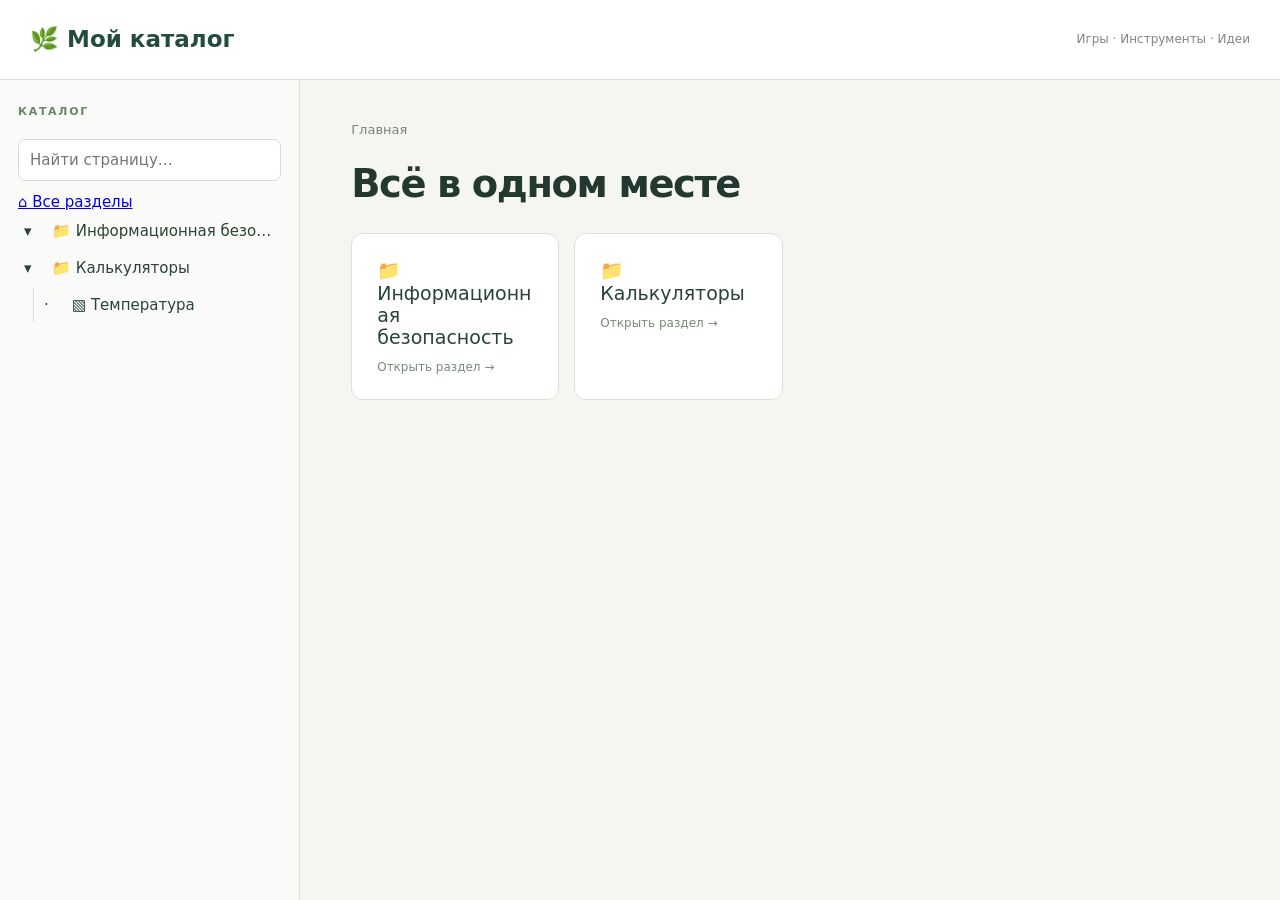
==== index.html @ 7446106b "Первая версия сайта" ====
<!doctype html><html lang="ru"><meta charset="utf-8"><meta name="viewport" content="width=device-width,initial-scale=1"><title>Каталог</title><link rel="stylesheet" href="style.css"><body><header><a href="#" class="brand" id="siteName"></a><span class="hint">Игры · Инструменты · Идеи</span></header><div class="layout"><aside><div class="eyebrow">КАТАЛОГ</div><input id="search" placeholder="Найти страницу…" aria-label="Поиск"><a href="#" class="root">⌂ Все разделы</a><nav id="tree"></nav></aside><main><div class="breadcrumbs" id="crumbs"></div><h1 id="heading"></h1><div class="tiles" id="tiles"></div><div id="app" hidden><div class="previewbar"><span class="hint">Приложение работает в отдельной области</span><button id="fullscreen">На весь экран ↗</button></div><iframe id="frame" title="Приложение" sandbox="allow-scripts" allow="fullscreen"></iframe></div></main></div><script id="catalog" type="application/json">{"title": "Мой каталог", "nodes": [{"id": "6693f5cd-be98-491f-8828-6ef01e683d40", "type": "folder", "title": "Информационная безопасность", "parent": null, "published": true, "height": 720}, {"id": "c7d9fb1d-d7aa-4c5b-807f-9e4028989aa1", "type": "folder", "title": "Калькуляторы", "parent": null, "published": true, "height": 720}, {"id": "846dc2fd-5652-4af3-84d4-c0ef1f315ee9", "type": "page", "title": "Температура", "parent": "c7d9fb1d-d7aa-4c5b-807f-9e4028989aa1", "published": true, "height": 1100, "entry": "96c2cbafd6d940e7a3e965ae0f34ca63/index.html", "entries": ["96c2cbafd6d940e7a3e965ae0f34ca63/index.html"]}]}</script><script src="site.js"></script></body></html>
---- style.css ----
:root{font-family:Segoe UI,system-ui,sans-serif;color:#23382f;background:#f5f6f2;font-size:15px}*{box-sizing:border-box}body{margin:0}header{min-height:80px;padding:18px 30px;border-bottom:1px solid #dce2d9;background:#fff;display:flex;align-items:center;justify-content:space-between;gap:16px}.brand{font-size:23px;font-weight:750;text-decoration:none;color:#234d3a}.brand small{display:block;font-size:11px;font-weight:500;letter-spacing:1px;color:#7c887e;margin:4px 0 0 34px}.actions{display:flex;align-items:center;gap:9px;flex-wrap:wrap}button{background:white;border:1px solid #d3ddd3;color:#294436;border-radius:8px;padding:10px 13px;font:inherit;cursor:pointer}button:hover{background:#edf3eb}button:disabled{opacity:.5;cursor:wait}.primary{background:#28563f;color:white;border-color:#28563f}.primary:hover{background:#1e4431}.danger{color:#9a4235}.layout{display:grid;grid-template-columns:300px minmax(0,1fr);min-height:calc(100vh - 80px)}aside{border-right:1px solid #dce2d9;padding:25px 18px;background:#fafbf8;overflow:auto}main{padding:42px clamp(20px,4vw,68px);max-width:1500px;min-width:0;width:100%}.eyebrow{font-size:11px;font-weight:700;color:#6b856a;letter-spacing:1.7px;margin-bottom:17px}h1{font-size:clamp(27px,3vw,42px);letter-spacing:-1.4px;line-height:1.16;margin:10px 0 26px;overflow-wrap:anywhere}h2{font-size:20px;letter-spacing:-.4px}.lead{font-size:19px;line-height:1.65;color:#778478;margin-bottom:30px}.card{background:white;border:1px solid #dce2d9;padding:25px;border-radius:14px;margin-bottom:20px}p{line-height:1.6;color:#637368}.hint{font-size:12px;color:#7d887f;line-height:1.7}label{display:block;font-size:13px;color:#637368;margin-bottom:16px}input:not([type=checkbox]),select{display:block;width:100%;font:inherit;color:#294436;background:#fff;border:1px solid #d4ded4;border-radius:7px;padding:11px;margin:7px 0 14px}#search{margin:21px 0 12px}.check{display:flex;align-items:center;gap:9px}.fields{display:grid;grid-template-columns:2fr 2fr 1fr;gap:16px}.root{width:100%;text-align:left;background:transparent;border:0;margin-bottom:8px}.tree-row{display:flex;align-items:center;gap:3px;min-width:0;margin:3px 0;border-radius:7px}.tree-row.active{background:#e1eddf}.tree-row button{background:transparent;border:0;text-align:left;padding:8px 6px;min-width:0}.tree-row .node-name{flex:1;overflow:hidden;text-overflow:ellipsis;white-space:nowrap}.tree-row .toggle{width:25px;flex-shrink:0}.nested{margin-left:15px;border-left:1px solid #d9e3d5;padding-left:4px}.draft{font-size:10px;color:#a28d63;padding-right:6px}#status{font-size:12px;color:#768674;margin-right:10px}iframe{display:block;width:100%;height:620px;border:1px solid #dce2d9;background:white;border-radius:12px}.previewbar{display:flex;align-items:center;justify-content:space-between;gap:12px;margin:25px 0 12px}#toast{position:fixed;bottom:25px;left:50%;transform:translateX(-50%);padding:13px 22px;background:#233c2d;color:white;border-radius:9px;max-width:90vw;display:none;z-index:10}button:focus-visible,a:focus-visible{outline:3px solid #91b8a1;outline-offset:2px}[hidden]{display:none!important}.breadcrumbs{font-size:13px;color:#788477;margin-bottom:25px}.tiles{display:grid;grid-template-columns:repeat(auto-fill,minmax(200px,1fr));gap:15px}.tile{padding:25px;border:1px solid #dce2d9;border-radius:12px;background:white;text-decoration:none;color:#294436;font-size:19px;overflow-wrap:anywhere}.tile small{display:block;margin-top:12px;font-size:12px;color:#7b897b}@media(max-width:850px){header{padding:16px;flex-wrap:wrap}.layout{grid-template-columns:230px minmax(0,1fr)}main{padding:25px 18px}.fields{grid-template-columns:1fr}.card{padding:18px}}@media(max-width:600px){.layout{display:block}aside{border-right:0;border-bottom:1px solid #ddd;max-height:330px}header .actions{gap:6px}header button{font-size:12px;padding:8px}main{padding:25px 16px}}
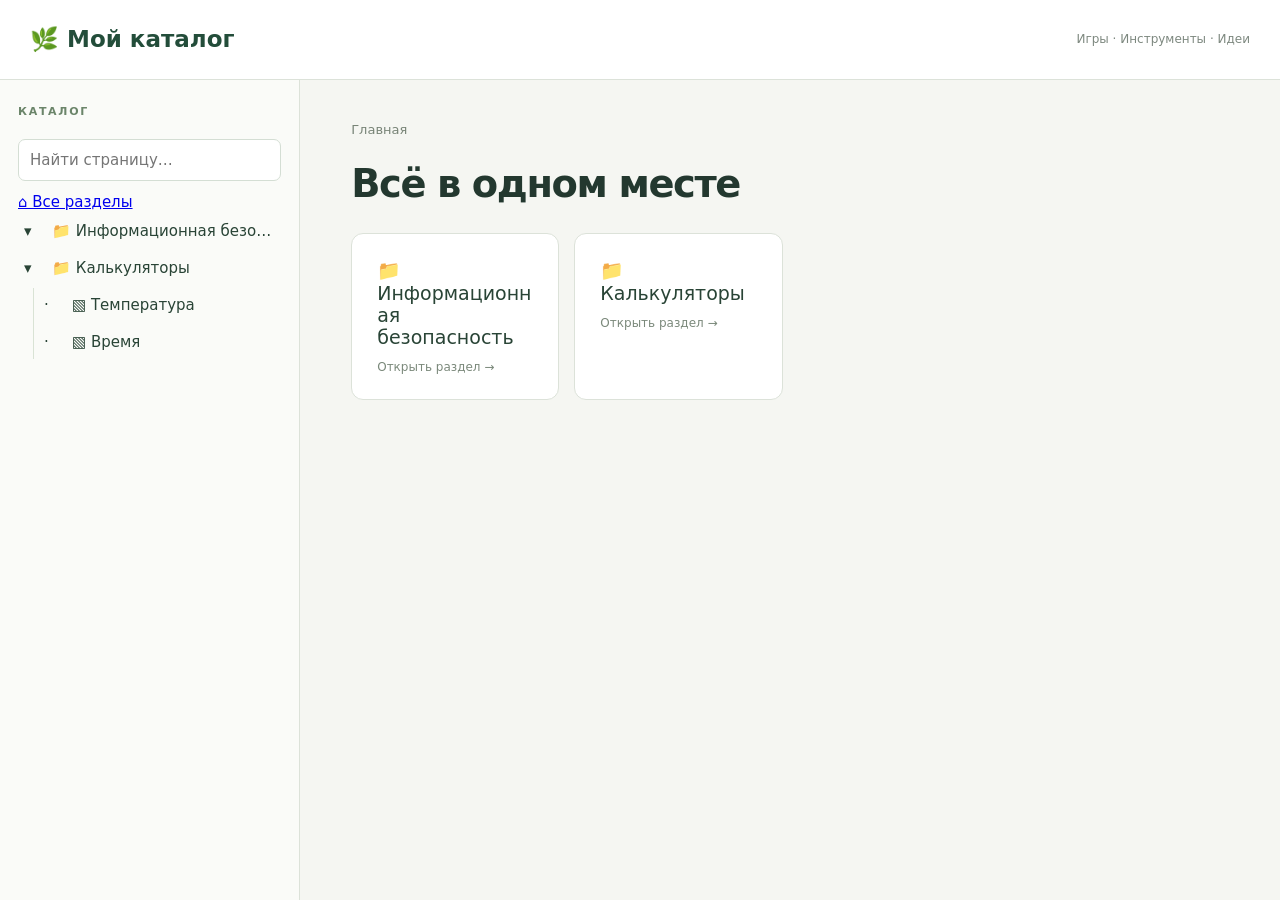
==== commit ca4a6f77: "Добавил калькулятор времени" ====
--- a/index.html
+++ b/index.html
@@ -1 +1 @@
-<!doctype html><html lang="ru"><meta charset="utf-8"><meta name="viewport" content="width=device-width,initial-scale=1"><title>Каталог</title><link rel="stylesheet" href="style.css"><body><header><a href="#" class="brand" id="siteName"></a><span class="hint">Игры · Инструменты · Идеи</span></header><div class="layout"><aside><div class="eyebrow">КАТАЛОГ</div><input id="search" placeholder="Найти страницу…" aria-label="Поиск"><a href="#" class="root">⌂ Все разделы</a><nav id="tree"></nav></aside><main><div class="breadcrumbs" id="crumbs"></div><h1 id="heading"></h1><div class="tiles" id="tiles"></div><div id="app" hidden><div class="previewbar"><span class="hint">Приложение работает в отдельной области</span><button id="fullscreen">На весь экран ↗</button></div><iframe id="frame" title="Приложение" sandbox="allow-scripts" allow="fullscreen"></iframe></div></main></div><script id="catalog" type="application/json">{"title": "Мой каталог", "nodes": [{"id": "6693f5cd-be98-491f-8828-6ef01e683d40", "type": "folder", "title": "Информационная безопасность", "parent": null, "published": true, "height": 720}, {"id": "c7d9fb1d-d7aa-4c5b-807f-9e4028989aa1", "type": "folder", "title": "Калькуляторы", "parent": null, "published": true, "height": 720}, {"id": "846dc2fd-5652-4af3-84d4-c0ef1f315ee9", "type": "page", "title": "Температура", "parent": "c7d9fb1d-d7aa-4c5b-807f-9e4028989aa1", "published": true, "height": 1100, "entry": "96c2cbafd6d940e7a3e965ae0f34ca63/index.html", "entries": ["96c2cbafd6d940e7a3e965ae0f34ca63/index.html"]}]}</script><script src="site.js"></script></body></html>
+<!doctype html><html lang="ru"><meta charset="utf-8"><meta name="viewport" content="width=device-width,initial-scale=1"><title>Каталог</title><link rel="stylesheet" href="style.css"><body><header><a href="#" class="brand" id="siteName"></a><span class="hint">Игры · Инструменты · Идеи</span></header><div class="layout"><aside><div class="eyebrow">КАТАЛОГ</div><input id="search" placeholder="Найти страницу…" aria-label="Поиск"><a href="#" class="root">⌂ Все разделы</a><nav id="tree"></nav></aside><main><div class="breadcrumbs" id="crumbs"></div><h1 id="heading"></h1><div class="tiles" id="tiles"></div><div id="app" hidden><div class="previewbar"><span class="hint">Приложение работает в отдельной области</span><button id="fullscreen">На весь экран ↗</button></div><iframe id="frame" title="Приложение" sandbox="allow-scripts" allow="fullscreen"></iframe></div></main></div><script id="catalog" type="application/json">{"title": "Мой каталог", "nodes": [{"id": "6693f5cd-be98-491f-8828-6ef01e683d40", "type": "folder", "title": "Информационная безопасность", "parent": null, "published": true, "height": 720}, {"id": "c7d9fb1d-d7aa-4c5b-807f-9e4028989aa1", "type": "folder", "title": "Калькуляторы", "parent": null, "published": true, "height": 720}, {"id": "846dc2fd-5652-4af3-84d4-c0ef1f315ee9", "type": "page", "title": "Температура", "parent": "c7d9fb1d-d7aa-4c5b-807f-9e4028989aa1", "published": true, "height": 1100, "entry": "96c2cbafd6d940e7a3e965ae0f34ca63/index.html", "entries": ["96c2cbafd6d940e7a3e965ae0f34ca63/index.html"]}, {"id": "03a6f386-7760-423f-a6e3-96b53b0fc99d", "type": "page", "title": "Время", "parent": "c7d9fb1d-d7aa-4c5b-807f-9e4028989aa1", "published": true, "height": 720, "entry": "b47aa9f2a0b74abaa64937987c3e2dca/index.html", "entries": ["b47aa9f2a0b74abaa64937987c3e2dca/index.html"]}]}</script><script src="site.js"></script></body></html>
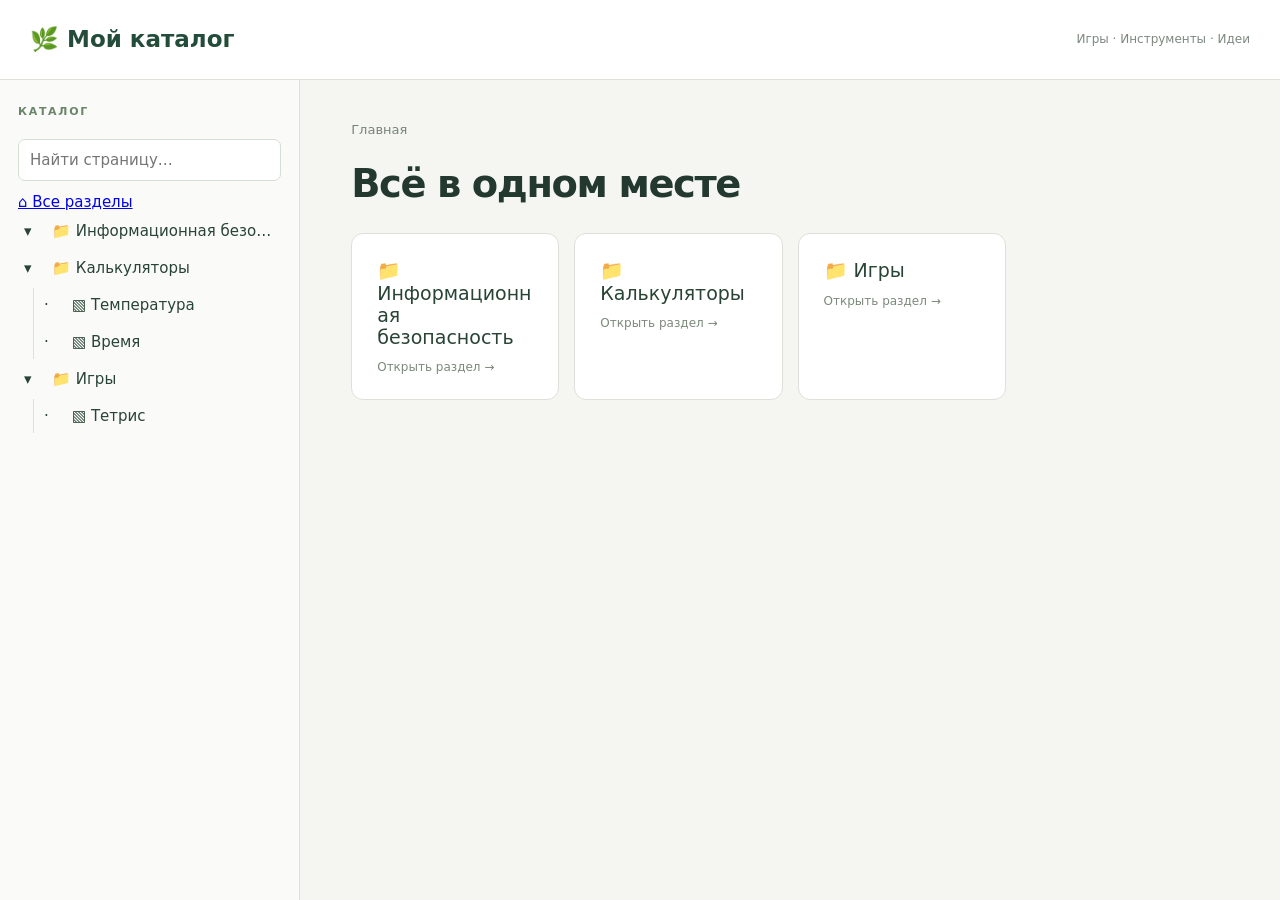
==== commit 1e0c8e06: "Добавил тетрис" ====
--- a/index.html
+++ b/index.html
@@ -1 +1 @@
-<!doctype html><html lang="ru"><meta charset="utf-8"><meta name="viewport" content="width=device-width,initial-scale=1"><title>Каталог</title><link rel="stylesheet" href="style.css"><body><header><a href="#" class="brand" id="siteName"></a><span class="hint">Игры · Инструменты · Идеи</span></header><div class="layout"><aside><div class="eyebrow">КАТАЛОГ</div><input id="search" placeholder="Найти страницу…" aria-label="Поиск"><a href="#" class="root">⌂ Все разделы</a><nav id="tree"></nav></aside><main><div class="breadcrumbs" id="crumbs"></div><h1 id="heading"></h1><div class="tiles" id="tiles"></div><div id="app" hidden><div class="previewbar"><span class="hint">Приложение работает в отдельной области</span><button id="fullscreen">На весь экран ↗</button></div><iframe id="frame" title="Приложение" sandbox="allow-scripts" allow="fullscreen"></iframe></div></main></div><script id="catalog" type="application/json">{"title": "Мой каталог", "nodes": [{"id": "6693f5cd-be98-491f-8828-6ef01e683d40", "type": "folder", "title": "Информационная безопасность", "parent": null, "published": true, "height": 720}, {"id": "c7d9fb1d-d7aa-4c5b-807f-9e4028989aa1", "type": "folder", "title": "Калькуляторы", "parent": null, "published": true, "height": 720}, {"id": "846dc2fd-5652-4af3-84d4-c0ef1f315ee9", "type": "page", "title": "Температура", "parent": "c7d9fb1d-d7aa-4c5b-807f-9e4028989aa1", "published": true, "height": 1100, "entry": "96c2cbafd6d940e7a3e965ae0f34ca63/index.html", "entries": ["96c2cbafd6d940e7a3e965ae0f34ca63/index.html"]}, {"id": "03a6f386-7760-423f-a6e3-96b53b0fc99d", "type": "page", "title": "Время", "parent": "c7d9fb1d-d7aa-4c5b-807f-9e4028989aa1", "published": true, "height": 720, "entry": "b47aa9f2a0b74abaa64937987c3e2dca/index.html", "entries": ["b47aa9f2a0b74abaa64937987c3e2dca/index.html"]}]}</script><script src="site.js"></script></body></html>
+<!doctype html><html lang="ru"><meta charset="utf-8"><meta name="viewport" content="width=device-width,initial-scale=1"><title>Каталог</title><link rel="stylesheet" href="style.css"><body><header><a href="#" class="brand" id="siteName"></a><span class="hint">Игры · Инструменты · Идеи</span></header><div class="layout"><aside><div class="eyebrow">КАТАЛОГ</div><input id="search" placeholder="Найти страницу…" aria-label="Поиск"><a href="#" class="root">⌂ Все разделы</a><nav id="tree"></nav></aside><main><div class="breadcrumbs" id="crumbs"></div><h1 id="heading"></h1><div class="tiles" id="tiles"></div><div id="app" hidden><div class="previewbar"><span class="hint">Приложение работает в отдельной области</span><button id="fullscreen">На весь экран ↗</button></div><iframe id="frame" title="Приложение" sandbox="allow-scripts" allow="fullscreen"></iframe></div></main></div><script id="catalog" type="application/json">{"title": "Мой каталог", "nodes": [{"id": "6693f5cd-be98-491f-8828-6ef01e683d40", "type": "folder", "title": "Информационная безопасность", "parent": null, "published": true, "height": 720}, {"id": "c7d9fb1d-d7aa-4c5b-807f-9e4028989aa1", "type": "folder", "title": "Калькуляторы", "parent": null, "published": true, "height": 720}, {"id": "846dc2fd-5652-4af3-84d4-c0ef1f315ee9", "type": "page", "title": "Температура", "parent": "c7d9fb1d-d7aa-4c5b-807f-9e4028989aa1", "published": true, "height": 1100, "entry": "96c2cbafd6d940e7a3e965ae0f34ca63/index.html", "entries": ["96c2cbafd6d940e7a3e965ae0f34ca63/index.html"]}, {"id": "03a6f386-7760-423f-a6e3-96b53b0fc99d", "type": "page", "title": "Время", "parent": "c7d9fb1d-d7aa-4c5b-807f-9e4028989aa1", "published": true, "height": 720, "entry": "b47aa9f2a0b74abaa64937987c3e2dca/index.html", "entries": ["b47aa9f2a0b74abaa64937987c3e2dca/index.html"]}, {"id": "ad4cb31e-6cb7-46ad-af7e-3fd393f0956e", "type": "folder", "title": "Игры", "parent": null, "published": true, "height": 720}, {"id": "32912c12-6042-4479-a7fa-cbbf1a2097f9", "type": "page", "title": "Тетрис", "parent": "ad4cb31e-6cb7-46ad-af7e-3fd393f0956e", "published": true, "height": 1100, "entry": "d051ace63aff42bdaf2e539e216266ff/index.html", "entries": ["d051ace63aff42bdaf2e539e216266ff/index.html"]}]}</script><script src="site.js"></script></body></html>
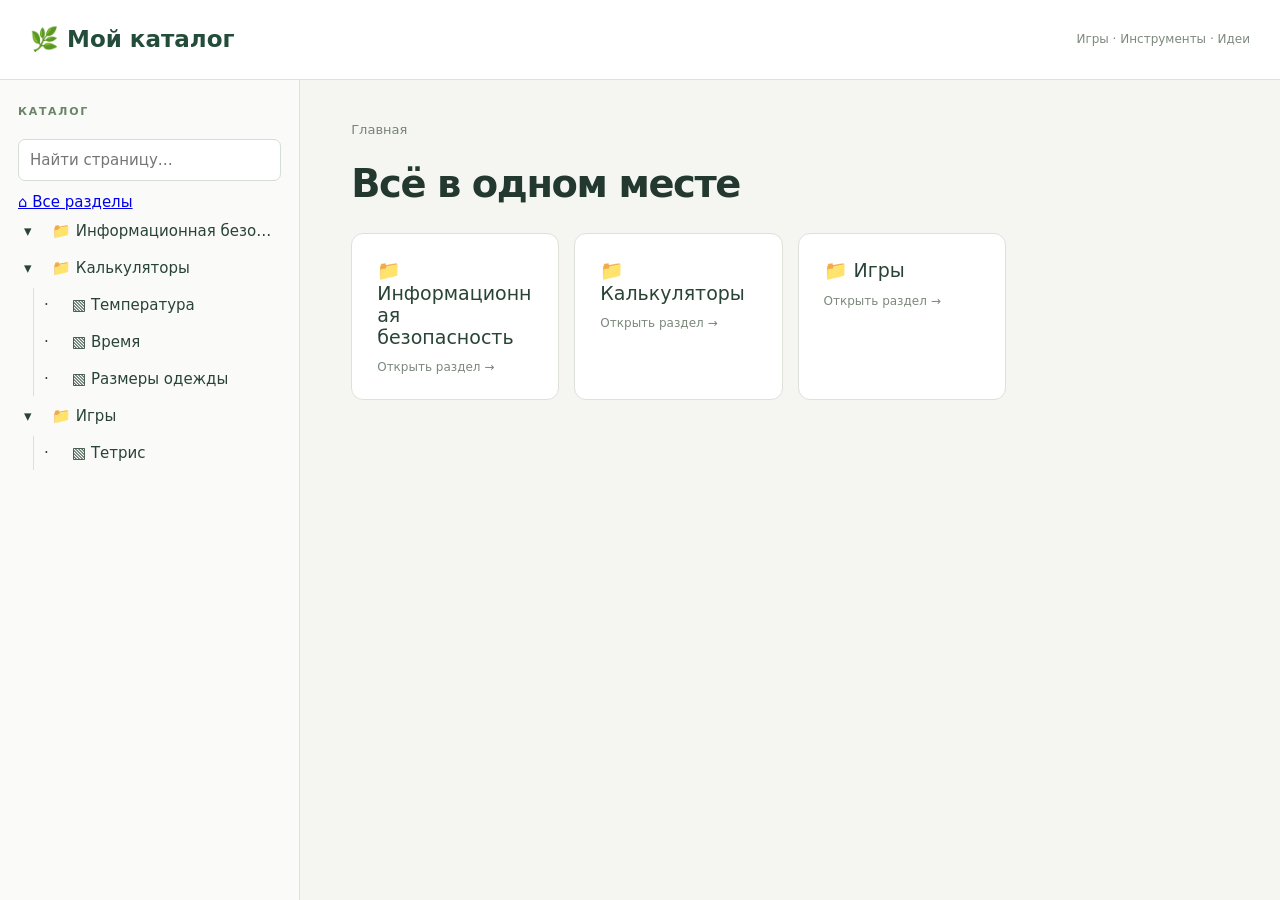
==== commit 5cd78441: "Размеры одежды" ====
--- a/index.html
+++ b/index.html
@@ -1 +1 @@
-<!doctype html><html lang="ru"><meta charset="utf-8"><meta name="viewport" content="width=device-width,initial-scale=1"><title>Каталог</title><link rel="stylesheet" href="style.css"><body><header><a href="#" class="brand" id="siteName"></a><span class="hint">Игры · Инструменты · Идеи</span></header><div class="layout"><aside><div class="eyebrow">КАТАЛОГ</div><input id="search" placeholder="Найти страницу…" aria-label="Поиск"><a href="#" class="root">⌂ Все разделы</a><nav id="tree"></nav></aside><main><div class="breadcrumbs" id="crumbs"></div><h1 id="heading"></h1><div class="tiles" id="tiles"></div><div id="app" hidden><div class="previewbar"><span class="hint">Приложение работает в отдельной области</span><button id="fullscreen">На весь экран ↗</button></div><iframe id="frame" title="Приложение" sandbox="allow-scripts" allow="fullscreen"></iframe></div></main></div><script id="catalog" type="application/json">{"title": "Мой каталог", "nodes": [{"id": "6693f5cd-be98-491f-8828-6ef01e683d40", "type": "folder", "title": "Информационная безопасность", "parent": null, "published": true, "height": 720}, {"id": "c7d9fb1d-d7aa-4c5b-807f-9e4028989aa1", "type": "folder", "title": "Калькуляторы", "parent": null, "published": true, "height": 720}, {"id": "846dc2fd-5652-4af3-84d4-c0ef1f315ee9", "type": "page", "title": "Температура", "parent": "c7d9fb1d-d7aa-4c5b-807f-9e4028989aa1", "published": true, "height": 1100, "entry": "96c2cbafd6d940e7a3e965ae0f34ca63/index.html", "entries": ["96c2cbafd6d940e7a3e965ae0f34ca63/index.html"]}, {"id": "03a6f386-7760-423f-a6e3-96b53b0fc99d", "type": "page", "title": "Время", "parent": "c7d9fb1d-d7aa-4c5b-807f-9e4028989aa1", "published": true, "height": 720, "entry": "b47aa9f2a0b74abaa64937987c3e2dca/index.html", "entries": ["b47aa9f2a0b74abaa64937987c3e2dca/index.html"]}, {"id": "ad4cb31e-6cb7-46ad-af7e-3fd393f0956e", "type": "folder", "title": "Игры", "parent": null, "published": true, "height": 720}, {"id": "32912c12-6042-4479-a7fa-cbbf1a2097f9", "type": "page", "title": "Тетрис", "parent": "ad4cb31e-6cb7-46ad-af7e-3fd393f0956e", "published": true, "height": 1100, "entry": "d051ace63aff42bdaf2e539e216266ff/index.html", "entries": ["d051ace63aff42bdaf2e539e216266ff/index.html"]}]}</script><script src="site.js"></script></body></html>
+<!doctype html><html lang="ru"><meta charset="utf-8"><meta name="viewport" content="width=device-width,initial-scale=1"><title>Каталог</title><link rel="stylesheet" href="style.css"><body><header><a href="#" class="brand" id="siteName"></a><span class="hint">Игры · Инструменты · Идеи</span></header><div class="layout"><aside><div class="eyebrow">КАТАЛОГ</div><input id="search" placeholder="Найти страницу…" aria-label="Поиск"><a href="#" class="root">⌂ Все разделы</a><nav id="tree"></nav></aside><main><div class="breadcrumbs" id="crumbs"></div><h1 id="heading"></h1><div class="tiles" id="tiles"></div><div id="app" hidden><div class="previewbar"><span class="hint">Приложение работает в отдельной области</span><button id="fullscreen">На весь экран ↗</button></div><iframe id="frame" title="Приложение" sandbox="allow-scripts" allow="fullscreen"></iframe></div></main></div><script id="catalog" type="application/json">{"title": "Мой каталог", "nodes": [{"id": "6693f5cd-be98-491f-8828-6ef01e683d40", "type": "folder", "title": "Информационная безопасность", "parent": null, "published": true, "height": 720}, {"id": "c7d9fb1d-d7aa-4c5b-807f-9e4028989aa1", "type": "folder", "title": "Калькуляторы", "parent": null, "published": true, "height": 720}, {"id": "846dc2fd-5652-4af3-84d4-c0ef1f315ee9", "type": "page", "title": "Температура", "parent": "c7d9fb1d-d7aa-4c5b-807f-9e4028989aa1", "published": true, "height": 1100, "entry": "96c2cbafd6d940e7a3e965ae0f34ca63/index.html", "entries": ["96c2cbafd6d940e7a3e965ae0f34ca63/index.html"]}, {"id": "03a6f386-7760-423f-a6e3-96b53b0fc99d", "type": "page", "title": "Время", "parent": "c7d9fb1d-d7aa-4c5b-807f-9e4028989aa1", "published": true, "height": 720, "entry": "b47aa9f2a0b74abaa64937987c3e2dca/index.html", "entries": ["b47aa9f2a0b74abaa64937987c3e2dca/index.html"]}, {"id": "ad4cb31e-6cb7-46ad-af7e-3fd393f0956e", "type": "folder", "title": "Игры", "parent": null, "published": true, "height": 720}, {"id": "32912c12-6042-4479-a7fa-cbbf1a2097f9", "type": "page", "title": "Тетрис", "parent": "ad4cb31e-6cb7-46ad-af7e-3fd393f0956e", "published": true, "height": 1100, "entry": "d051ace63aff42bdaf2e539e216266ff/index.html", "entries": ["d051ace63aff42bdaf2e539e216266ff/index.html"]}, {"id": "a5f43405-4ceb-4737-92f8-05091d5ee178", "type": "page", "title": "Размеры одежды", "parent": "c7d9fb1d-d7aa-4c5b-807f-9e4028989aa1", "published": true, "height": 1600, "entry": "e2f1eb649a444a9a8bb924237c59fdfb/index.html", "entries": ["e2f1eb649a444a9a8bb924237c59fdfb/index.html"]}]}</script><script src="site.js"></script></body></html>
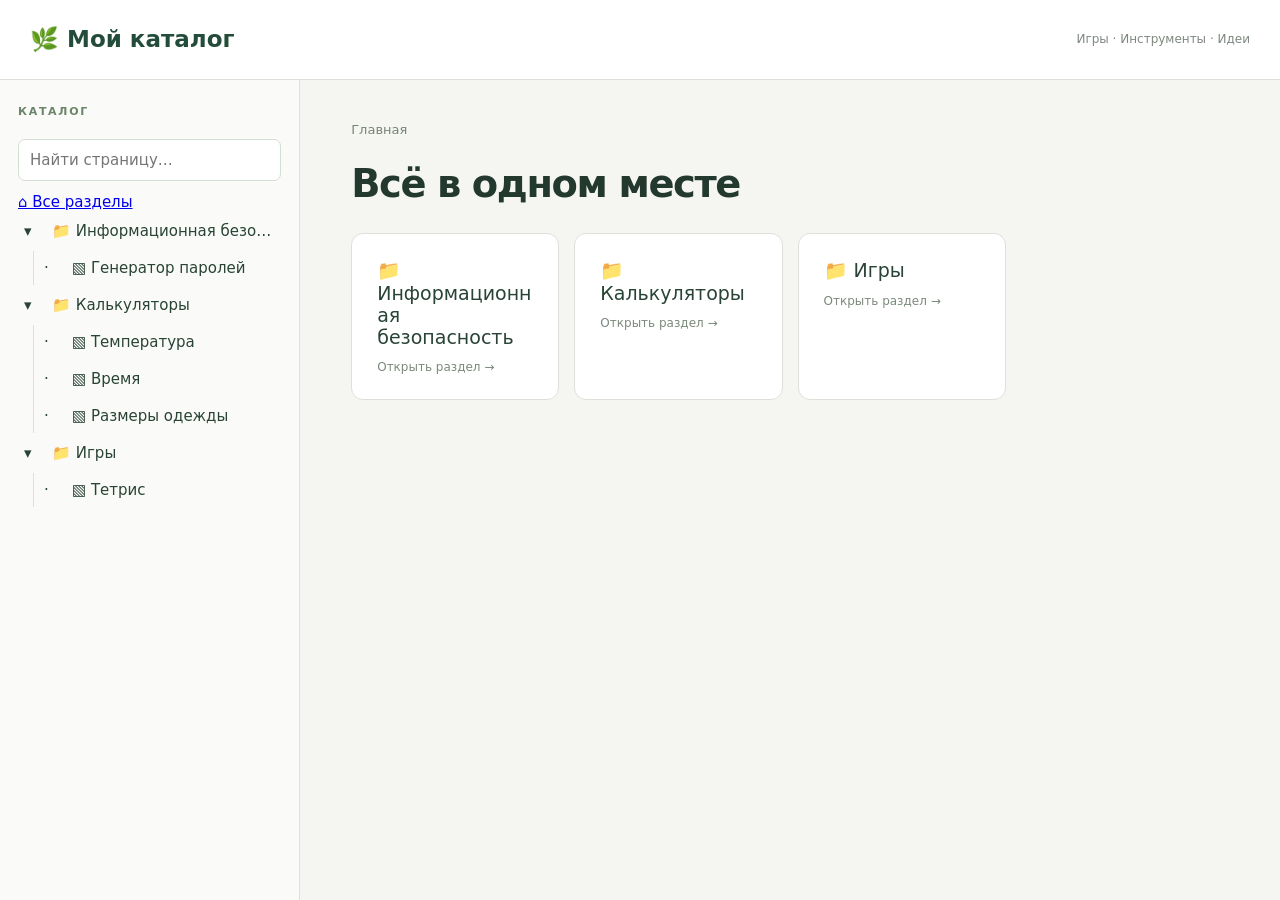
==== commit adaed845: "Генератор пароля" ====
--- a/index.html
+++ b/index.html
@@ -1 +1 @@
-<!doctype html><html lang="ru"><meta charset="utf-8"><meta name="viewport" content="width=device-width,initial-scale=1"><title>Каталог</title><link rel="stylesheet" href="style.css"><body><header><a href="#" class="brand" id="siteName"></a><span class="hint">Игры · Инструменты · Идеи</span></header><div class="layout"><aside><div class="eyebrow">КАТАЛОГ</div><input id="search" placeholder="Найти страницу…" aria-label="Поиск"><a href="#" class="root">⌂ Все разделы</a><nav id="tree"></nav></aside><main><div class="breadcrumbs" id="crumbs"></div><h1 id="heading"></h1><div class="tiles" id="tiles"></div><div id="app" hidden><div class="previewbar"><span class="hint">Приложение работает в отдельной области</span><button id="fullscreen">На весь экран ↗</button></div><iframe id="frame" title="Приложение" sandbox="allow-scripts" allow="fullscreen"></iframe></div></main></div><script id="catalog" type="application/json">{"title": "Мой каталог", "nodes": [{"id": "6693f5cd-be98-491f-8828-6ef01e683d40", "type": "folder", "title": "Информационная безопасность", "parent": null, "published": true, "height": 720}, {"id": "c7d9fb1d-d7aa-4c5b-807f-9e4028989aa1", "type": "folder", "title": "Калькуляторы", "parent": null, "published": true, "height": 720}, {"id": "846dc2fd-5652-4af3-84d4-c0ef1f315ee9", "type": "page", "title": "Температура", "parent": "c7d9fb1d-d7aa-4c5b-807f-9e4028989aa1", "published": true, "height": 1100, "entry": "96c2cbafd6d940e7a3e965ae0f34ca63/index.html", "entries": ["96c2cbafd6d940e7a3e965ae0f34ca63/index.html"]}, {"id": "03a6f386-7760-423f-a6e3-96b53b0fc99d", "type": "page", "title": "Время", "parent": "c7d9fb1d-d7aa-4c5b-807f-9e4028989aa1", "published": true, "height": 720, "entry": "b47aa9f2a0b74abaa64937987c3e2dca/index.html", "entries": ["b47aa9f2a0b74abaa64937987c3e2dca/index.html"]}, {"id": "ad4cb31e-6cb7-46ad-af7e-3fd393f0956e", "type": "folder", "title": "Игры", "parent": null, "published": true, "height": 720}, {"id": "32912c12-6042-4479-a7fa-cbbf1a2097f9", "type": "page", "title": "Тетрис", "parent": "ad4cb31e-6cb7-46ad-af7e-3fd393f0956e", "published": true, "height": 1100, "entry": "d051ace63aff42bdaf2e539e216266ff/index.html", "entries": ["d051ace63aff42bdaf2e539e216266ff/index.html"]}, {"id": "a5f43405-4ceb-4737-92f8-05091d5ee178", "type": "page", "title": "Размеры одежды", "parent": "c7d9fb1d-d7aa-4c5b-807f-9e4028989aa1", "published": true, "height": 1600, "entry": "e2f1eb649a444a9a8bb924237c59fdfb/index.html", "entries": ["e2f1eb649a444a9a8bb924237c59fdfb/index.html"]}]}</script><script src="site.js"></script></body></html>
+<!doctype html><html lang="ru"><meta charset="utf-8"><meta name="viewport" content="width=device-width,initial-scale=1"><title>Каталог</title><link rel="stylesheet" href="style.css"><body><header><a href="#" class="brand" id="siteName"></a><span class="hint">Игры · Инструменты · Идеи</span></header><div class="layout"><aside><div class="eyebrow">КАТАЛОГ</div><input id="search" placeholder="Найти страницу…" aria-label="Поиск"><a href="#" class="root">⌂ Все разделы</a><nav id="tree"></nav></aside><main><div class="breadcrumbs" id="crumbs"></div><h1 id="heading"></h1><div class="tiles" id="tiles"></div><div id="app" hidden><div class="previewbar"><span class="hint">Приложение работает в отдельной области</span><button id="fullscreen">На весь экран ↗</button></div><iframe id="frame" title="Приложение" sandbox="allow-scripts" allow="fullscreen"></iframe></div></main></div><script id="catalog" type="application/json">{"title": "Мой каталог", "nodes": [{"id": "6693f5cd-be98-491f-8828-6ef01e683d40", "type": "folder", "title": "Информационная безопасность", "parent": null, "published": true, "height": 720}, {"id": "c7d9fb1d-d7aa-4c5b-807f-9e4028989aa1", "type": "folder", "title": "Калькуляторы", "parent": null, "published": true, "height": 720}, {"id": "846dc2fd-5652-4af3-84d4-c0ef1f315ee9", "type": "page", "title": "Температура", "parent": "c7d9fb1d-d7aa-4c5b-807f-9e4028989aa1", "published": true, "height": 1100, "entry": "96c2cbafd6d940e7a3e965ae0f34ca63/index.html", "entries": ["96c2cbafd6d940e7a3e965ae0f34ca63/index.html"]}, {"id": "03a6f386-7760-423f-a6e3-96b53b0fc99d", "type": "page", "title": "Время", "parent": "c7d9fb1d-d7aa-4c5b-807f-9e4028989aa1", "published": true, "height": 720, "entry": "b47aa9f2a0b74abaa64937987c3e2dca/index.html", "entries": ["b47aa9f2a0b74abaa64937987c3e2dca/index.html"]}, {"id": "ad4cb31e-6cb7-46ad-af7e-3fd393f0956e", "type": "folder", "title": "Игры", "parent": null, "published": true, "height": 720}, {"id": "32912c12-6042-4479-a7fa-cbbf1a2097f9", "type": "page", "title": "Тетрис", "parent": "ad4cb31e-6cb7-46ad-af7e-3fd393f0956e", "published": true, "height": 1100, "entry": "d051ace63aff42bdaf2e539e216266ff/index.html", "entries": ["d051ace63aff42bdaf2e539e216266ff/index.html"]}, {"id": "a5f43405-4ceb-4737-92f8-05091d5ee178", "type": "page", "title": "Размеры одежды", "parent": "c7d9fb1d-d7aa-4c5b-807f-9e4028989aa1", "published": true, "height": 1600, "entry": "e2f1eb649a444a9a8bb924237c59fdfb/index.html", "entries": ["e2f1eb649a444a9a8bb924237c59fdfb/index.html"]}, {"id": "c45b16e0-534d-4581-8a39-0f61296d78fb", "type": "page", "title": "Генератор паролей", "parent": "6693f5cd-be98-491f-8828-6ef01e683d40", "published": true, "height": 760, "entry": "4a4f7b40760f4e6c8a5988e06f06b1e2/index.html", "entries": ["4a4f7b40760f4e6c8a5988e06f06b1e2/index.html"]}]}</script><script src="site.js"></script></body></html>
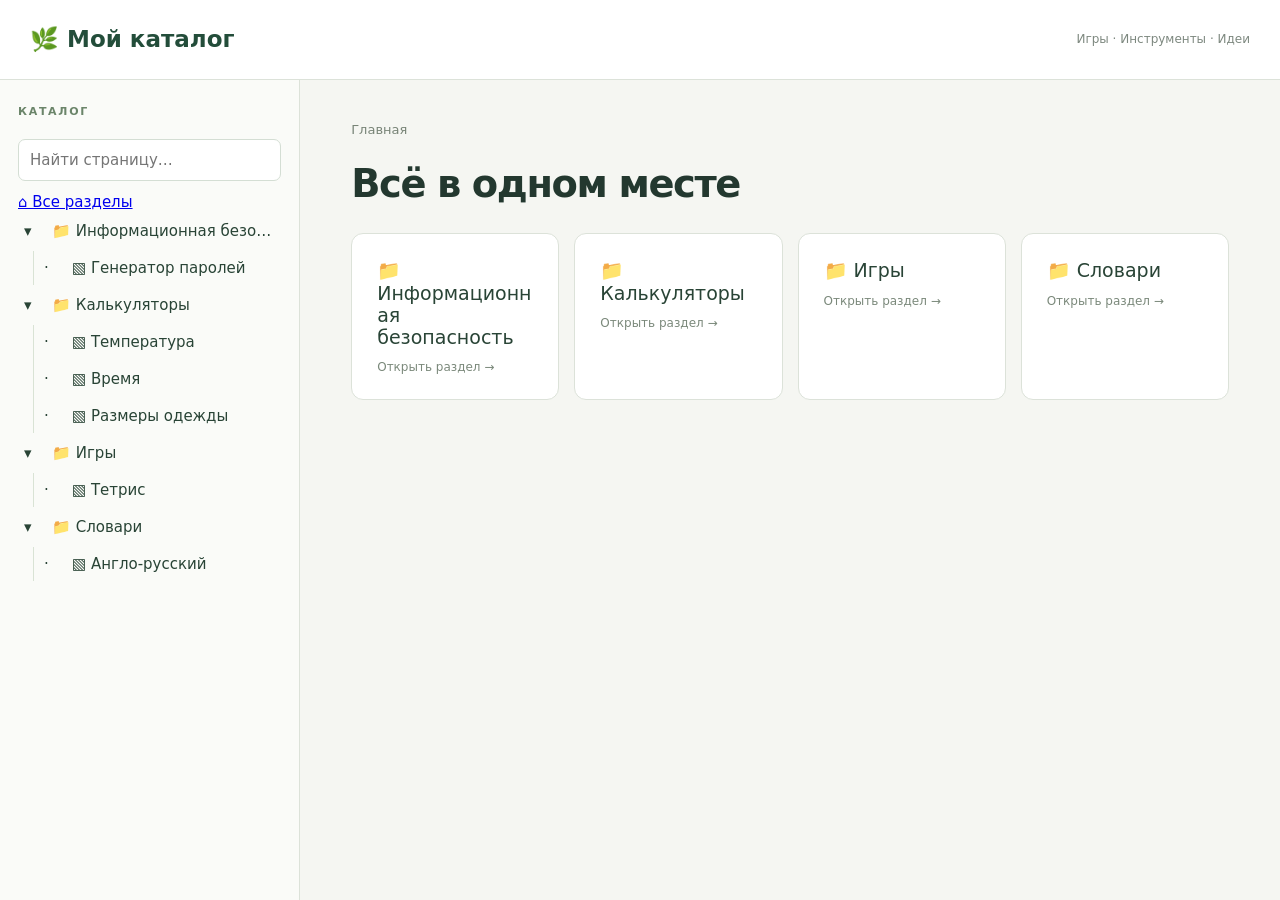
==== commit 17c00c64: "Словарик" ====
--- a/index.html
+++ b/index.html
@@ -1 +1 @@
-<!doctype html><html lang="ru"><meta charset="utf-8"><meta name="viewport" content="width=device-width,initial-scale=1"><title>Каталог</title><link rel="stylesheet" href="style.css"><body><header><a href="#" class="brand" id="siteName"></a><span class="hint">Игры · Инструменты · Идеи</span></header><div class="layout"><aside><div class="eyebrow">КАТАЛОГ</div><input id="search" placeholder="Найти страницу…" aria-label="Поиск"><a href="#" class="root">⌂ Все разделы</a><nav id="tree"></nav></aside><main><div class="breadcrumbs" id="crumbs"></div><h1 id="heading"></h1><div class="tiles" id="tiles"></div><div id="app" hidden><div class="previewbar"><span class="hint">Приложение работает в отдельной области</span><button id="fullscreen">На весь экран ↗</button></div><iframe id="frame" title="Приложение" sandbox="allow-scripts" allow="fullscreen"></iframe></div></main></div><script id="catalog" type="application/json">{"title": "Мой каталог", "nodes": [{"id": "6693f5cd-be98-491f-8828-6ef01e683d40", "type": "folder", "title": "Информационная безопасность", "parent": null, "published": true, "height": 720}, {"id": "c7d9fb1d-d7aa-4c5b-807f-9e4028989aa1", "type": "folder", "title": "Калькуляторы", "parent": null, "published": true, "height": 720}, {"id": "846dc2fd-5652-4af3-84d4-c0ef1f315ee9", "type": "page", "title": "Температура", "parent": "c7d9fb1d-d7aa-4c5b-807f-9e4028989aa1", "published": true, "height": 1100, "entry": "96c2cbafd6d940e7a3e965ae0f34ca63/index.html", "entries": ["96c2cbafd6d940e7a3e965ae0f34ca63/index.html"]}, {"id": "03a6f386-7760-423f-a6e3-96b53b0fc99d", "type": "page", "title": "Время", "parent": "c7d9fb1d-d7aa-4c5b-807f-9e4028989aa1", "published": true, "height": 720, "entry": "b47aa9f2a0b74abaa64937987c3e2dca/index.html", "entries": ["b47aa9f2a0b74abaa64937987c3e2dca/index.html"]}, {"id": "ad4cb31e-6cb7-46ad-af7e-3fd393f0956e", "type": "folder", "title": "Игры", "parent": null, "published": true, "height": 720}, {"id": "32912c12-6042-4479-a7fa-cbbf1a2097f9", "type": "page", "title": "Тетрис", "parent": "ad4cb31e-6cb7-46ad-af7e-3fd393f0956e", "published": true, "height": 1100, "entry": "d051ace63aff42bdaf2e539e216266ff/index.html", "entries": ["d051ace63aff42bdaf2e539e216266ff/index.html"]}, {"id": "a5f43405-4ceb-4737-92f8-05091d5ee178", "type": "page", "title": "Размеры одежды", "parent": "c7d9fb1d-d7aa-4c5b-807f-9e4028989aa1", "published": true, "height": 1600, "entry": "e2f1eb649a444a9a8bb924237c59fdfb/index.html", "entries": ["e2f1eb649a444a9a8bb924237c59fdfb/index.html"]}, {"id": "c45b16e0-534d-4581-8a39-0f61296d78fb", "type": "page", "title": "Генератор паролей", "parent": "6693f5cd-be98-491f-8828-6ef01e683d40", "published": true, "height": 760, "entry": "4a4f7b40760f4e6c8a5988e06f06b1e2/index.html", "entries": ["4a4f7b40760f4e6c8a5988e06f06b1e2/index.html"]}]}</script><script src="site.js"></script></body></html>
+<!doctype html><html lang="ru"><meta charset="utf-8"><meta name="viewport" content="width=device-width,initial-scale=1"><title>Каталог</title><link rel="stylesheet" href="style.css"><body><header><a href="#" class="brand" id="siteName"></a><span class="hint">Игры · Инструменты · Идеи</span></header><div class="layout"><aside><div class="eyebrow">КАТАЛОГ</div><input id="search" placeholder="Найти страницу…" aria-label="Поиск"><a href="#" class="root">⌂ Все разделы</a><nav id="tree"></nav></aside><main><div class="breadcrumbs" id="crumbs"></div><h1 id="heading"></h1><div class="tiles" id="tiles"></div><div id="app" hidden><div class="previewbar"><span class="hint">Приложение работает в отдельной области</span><button id="fullscreen">На весь экран ↗</button></div><iframe id="frame" title="Приложение" sandbox="allow-scripts" allow="fullscreen"></iframe></div></main></div><script id="catalog" type="application/json">{"title": "Мой каталог", "nodes": [{"id": "6693f5cd-be98-491f-8828-6ef01e683d40", "type": "folder", "title": "Информационная безопасность", "parent": null, "published": true, "height": 720}, {"id": "c7d9fb1d-d7aa-4c5b-807f-9e4028989aa1", "type": "folder", "title": "Калькуляторы", "parent": null, "published": true, "height": 720}, {"id": "846dc2fd-5652-4af3-84d4-c0ef1f315ee9", "type": "page", "title": "Температура", "parent": "c7d9fb1d-d7aa-4c5b-807f-9e4028989aa1", "published": true, "height": 1100, "entry": "96c2cbafd6d940e7a3e965ae0f34ca63/index.html", "entries": ["96c2cbafd6d940e7a3e965ae0f34ca63/index.html"]}, {"id": "03a6f386-7760-423f-a6e3-96b53b0fc99d", "type": "page", "title": "Время", "parent": "c7d9fb1d-d7aa-4c5b-807f-9e4028989aa1", "published": true, "height": 720, "entry": "b47aa9f2a0b74abaa64937987c3e2dca/index.html", "entries": ["b47aa9f2a0b74abaa64937987c3e2dca/index.html"]}, {"id": "ad4cb31e-6cb7-46ad-af7e-3fd393f0956e", "type": "folder", "title": "Игры", "parent": null, "published": true, "height": 720}, {"id": "32912c12-6042-4479-a7fa-cbbf1a2097f9", "type": "page", "title": "Тетрис", "parent": "ad4cb31e-6cb7-46ad-af7e-3fd393f0956e", "published": true, "height": 1100, "entry": "d051ace63aff42bdaf2e539e216266ff/index.html", "entries": ["d051ace63aff42bdaf2e539e216266ff/index.html"]}, {"id": "a5f43405-4ceb-4737-92f8-05091d5ee178", "type": "page", "title": "Размеры одежды", "parent": "c7d9fb1d-d7aa-4c5b-807f-9e4028989aa1", "published": true, "height": 1600, "entry": "e2f1eb649a444a9a8bb924237c59fdfb/index.html", "entries": ["e2f1eb649a444a9a8bb924237c59fdfb/index.html"]}, {"id": "c45b16e0-534d-4581-8a39-0f61296d78fb", "type": "page", "title": "Генератор паролей", "parent": "6693f5cd-be98-491f-8828-6ef01e683d40", "published": true, "height": 760, "entry": "4a4f7b40760f4e6c8a5988e06f06b1e2/index.html", "entries": ["4a4f7b40760f4e6c8a5988e06f06b1e2/index.html"]}, {"id": "dfe82976-31c5-4dc6-a206-70729fb825c3", "type": "folder", "title": "Словари", "parent": null, "published": true, "height": 720}, {"id": "66433ffa-0551-41b0-8316-1525f62ed0df", "type": "page", "title": "Англо-русский", "parent": "dfe82976-31c5-4dc6-a206-70729fb825c3", "published": true, "height": 600, "entry": "498d9074de084945895a4b3b59ad95b2/dictionary_app/index.html", "entries": ["498d9074de084945895a4b3b59ad95b2/dictionary_app/index.html"]}]}</script><script src="site.js"></script></body></html>
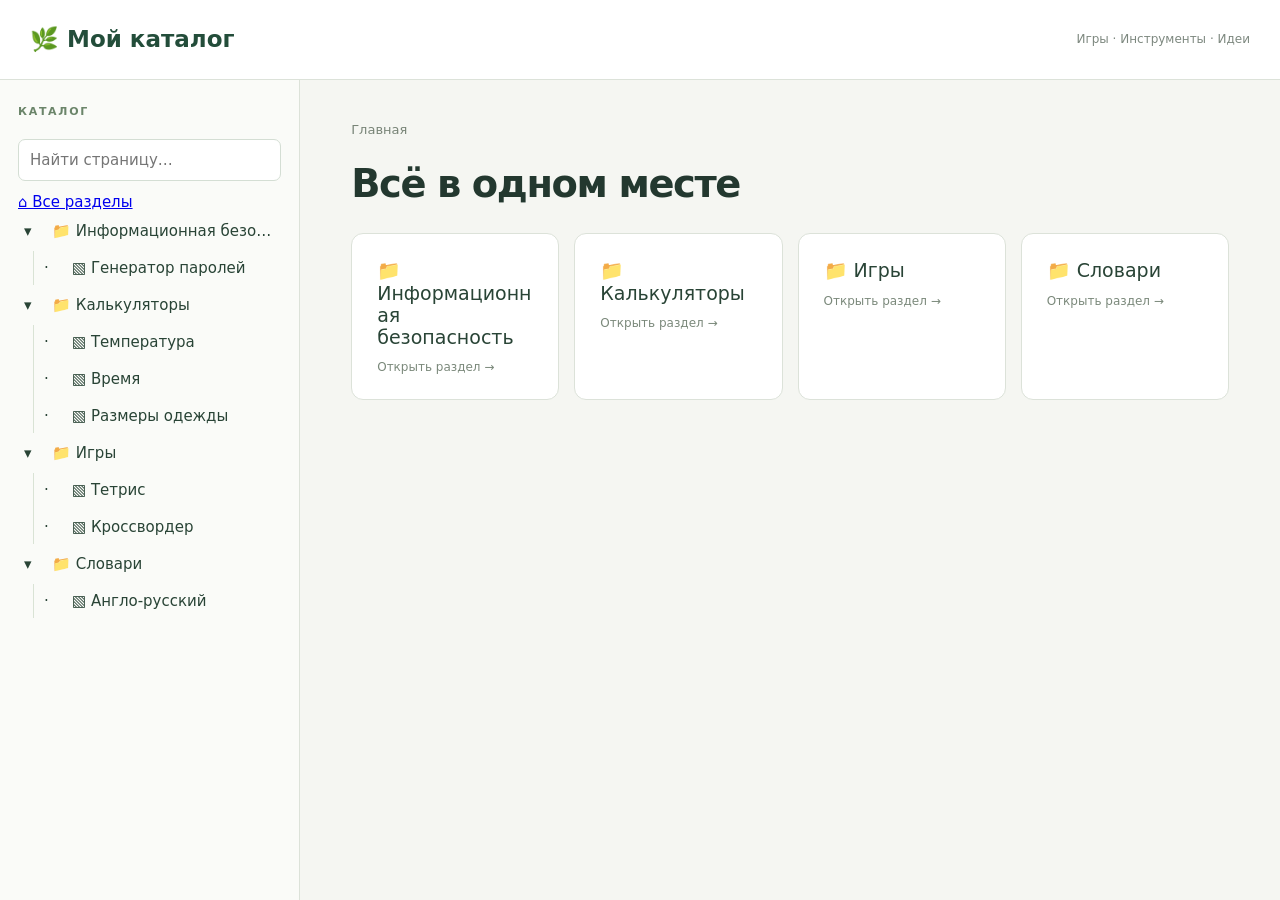
==== commit 2c6d6cd5: "Добавил создателя кроссвордов" ====
--- a/index.html
+++ b/index.html
@@ -1 +1 @@
-<!doctype html><html lang="ru"><meta charset="utf-8"><meta name="viewport" content="width=device-width,initial-scale=1"><title>Каталог</title><link rel="stylesheet" href="style.css"><body><header><a href="#" class="brand" id="siteName"></a><span class="hint">Игры · Инструменты · Идеи</span></header><div class="layout"><aside><div class="eyebrow">КАТАЛОГ</div><input id="search" placeholder="Найти страницу…" aria-label="Поиск"><a href="#" class="root">⌂ Все разделы</a><nav id="tree"></nav></aside><main><div class="breadcrumbs" id="crumbs"></div><h1 id="heading"></h1><div class="tiles" id="tiles"></div><div id="app" hidden><div class="previewbar"><span class="hint">Приложение работает в отдельной области</span><button id="fullscreen">На весь экран ↗</button></div><iframe id="frame" title="Приложение" sandbox="allow-scripts" allow="fullscreen"></iframe></div></main></div><script id="catalog" type="application/json">{"title": "Мой каталог", "nodes": [{"id": "6693f5cd-be98-491f-8828-6ef01e683d40", "type": "folder", "title": "Информационная безопасность", "parent": null, "published": true, "height": 720}, {"id": "c7d9fb1d-d7aa-4c5b-807f-9e4028989aa1", "type": "folder", "title": "Калькуляторы", "parent": null, "published": true, "height": 720}, {"id": "846dc2fd-5652-4af3-84d4-c0ef1f315ee9", "type": "page", "title": "Температура", "parent": "c7d9fb1d-d7aa-4c5b-807f-9e4028989aa1", "published": true, "height": 1100, "entry": "96c2cbafd6d940e7a3e965ae0f34ca63/index.html", "entries": ["96c2cbafd6d940e7a3e965ae0f34ca63/index.html"]}, {"id": "03a6f386-7760-423f-a6e3-96b53b0fc99d", "type": "page", "title": "Время", "parent": "c7d9fb1d-d7aa-4c5b-807f-9e4028989aa1", "published": true, "height": 720, "entry": "b47aa9f2a0b74abaa64937987c3e2dca/index.html", "entries": ["b47aa9f2a0b74abaa64937987c3e2dca/index.html"]}, {"id": "ad4cb31e-6cb7-46ad-af7e-3fd393f0956e", "type": "folder", "title": "Игры", "parent": null, "published": true, "height": 720}, {"id": "32912c12-6042-4479-a7fa-cbbf1a2097f9", "type": "page", "title": "Тетрис", "parent": "ad4cb31e-6cb7-46ad-af7e-3fd393f0956e", "published": true, "height": 1100, "entry": "d051ace63aff42bdaf2e539e216266ff/index.html", "entries": ["d051ace63aff42bdaf2e539e216266ff/index.html"]}, {"id": "a5f43405-4ceb-4737-92f8-05091d5ee178", "type": "page", "title": "Размеры одежды", "parent": "c7d9fb1d-d7aa-4c5b-807f-9e4028989aa1", "published": true, "height": 1600, "entry": "e2f1eb649a444a9a8bb924237c59fdfb/index.html", "entries": ["e2f1eb649a444a9a8bb924237c59fdfb/index.html"]}, {"id": "c45b16e0-534d-4581-8a39-0f61296d78fb", "type": "page", "title": "Генератор паролей", "parent": "6693f5cd-be98-491f-8828-6ef01e683d40", "published": true, "height": 760, "entry": "4a4f7b40760f4e6c8a5988e06f06b1e2/index.html", "entries": ["4a4f7b40760f4e6c8a5988e06f06b1e2/index.html"]}, {"id": "dfe82976-31c5-4dc6-a206-70729fb825c3", "type": "folder", "title": "Словари", "parent": null, "published": true, "height": 720}, {"id": "66433ffa-0551-41b0-8316-1525f62ed0df", "type": "page", "title": "Англо-русский", "parent": "dfe82976-31c5-4dc6-a206-70729fb825c3", "published": true, "height": 600, "entry": "498d9074de084945895a4b3b59ad95b2/dictionary_app/index.html", "entries": ["498d9074de084945895a4b3b59ad95b2/dictionary_app/index.html"]}]}</script><script src="site.js"></script></body></html>
+<!doctype html><html lang="ru"><meta charset="utf-8"><meta name="viewport" content="width=device-width,initial-scale=1"><title>Каталог</title><link rel="stylesheet" href="style.css"><body><header><a href="#" class="brand" id="siteName"></a><span class="hint">Игры · Инструменты · Идеи</span></header><div class="layout"><aside><div class="eyebrow">КАТАЛОГ</div><input id="search" placeholder="Найти страницу…" aria-label="Поиск"><a href="#" class="root">⌂ Все разделы</a><nav id="tree"></nav></aside><main><div class="breadcrumbs" id="crumbs"></div><h1 id="heading"></h1><div class="tiles" id="tiles"></div><div id="app" hidden><div class="previewbar"><span class="hint">Приложение работает в отдельной области</span><button id="fullscreen">На весь экран ↗</button></div><iframe id="frame" title="Приложение" sandbox="allow-scripts" allow="fullscreen"></iframe></div></main></div><script id="catalog" type="application/json">{"title": "Мой каталог", "nodes": [{"id": "6693f5cd-be98-491f-8828-6ef01e683d40", "type": "folder", "title": "Информационная безопасность", "parent": null, "published": true, "height": 720}, {"id": "c7d9fb1d-d7aa-4c5b-807f-9e4028989aa1", "type": "folder", "title": "Калькуляторы", "parent": null, "published": true, "height": 720}, {"id": "846dc2fd-5652-4af3-84d4-c0ef1f315ee9", "type": "page", "title": "Температура", "parent": "c7d9fb1d-d7aa-4c5b-807f-9e4028989aa1", "published": true, "height": 1100, "entry": "96c2cbafd6d940e7a3e965ae0f34ca63/index.html", "entries": ["96c2cbafd6d940e7a3e965ae0f34ca63/index.html"]}, {"id": "03a6f386-7760-423f-a6e3-96b53b0fc99d", "type": "page", "title": "Время", "parent": "c7d9fb1d-d7aa-4c5b-807f-9e4028989aa1", "published": true, "height": 720, "entry": "b47aa9f2a0b74abaa64937987c3e2dca/index.html", "entries": ["b47aa9f2a0b74abaa64937987c3e2dca/index.html"]}, {"id": "ad4cb31e-6cb7-46ad-af7e-3fd393f0956e", "type": "folder", "title": "Игры", "parent": null, "published": true, "height": 720}, {"id": "32912c12-6042-4479-a7fa-cbbf1a2097f9", "type": "page", "title": "Тетрис", "parent": "ad4cb31e-6cb7-46ad-af7e-3fd393f0956e", "published": true, "height": 1100, "entry": "d051ace63aff42bdaf2e539e216266ff/index.html", "entries": ["d051ace63aff42bdaf2e539e216266ff/index.html"]}, {"id": "a5f43405-4ceb-4737-92f8-05091d5ee178", "type": "page", "title": "Размеры одежды", "parent": "c7d9fb1d-d7aa-4c5b-807f-9e4028989aa1", "published": true, "height": 1600, "entry": "e2f1eb649a444a9a8bb924237c59fdfb/index.html", "entries": ["e2f1eb649a444a9a8bb924237c59fdfb/index.html"]}, {"id": "c45b16e0-534d-4581-8a39-0f61296d78fb", "type": "page", "title": "Генератор паролей", "parent": "6693f5cd-be98-491f-8828-6ef01e683d40", "published": true, "height": 760, "entry": "4a4f7b40760f4e6c8a5988e06f06b1e2/index.html", "entries": ["4a4f7b40760f4e6c8a5988e06f06b1e2/index.html"]}, {"id": "dfe82976-31c5-4dc6-a206-70729fb825c3", "type": "folder", "title": "Словари", "parent": null, "published": true, "height": 720}, {"id": "66433ffa-0551-41b0-8316-1525f62ed0df", "type": "page", "title": "Англо-русский", "parent": "dfe82976-31c5-4dc6-a206-70729fb825c3", "published": true, "height": 600, "entry": "498d9074de084945895a4b3b59ad95b2/dictionary_app/index.html", "entries": ["498d9074de084945895a4b3b59ad95b2/dictionary_app/index.html"]}, {"id": "44820faf-cab0-488b-b463-fa0a902fa487", "type": "page", "title": "Кроссвордер", "parent": "ad4cb31e-6cb7-46ad-af7e-3fd393f0956e", "published": true, "height": 1100, "entry": "12dc4085ca0a4e9f8f29f90038a1e5c0/index.html", "entries": ["12dc4085ca0a4e9f8f29f90038a1e5c0/index.html"]}]}</script><script src="site.js"></script></body></html>
